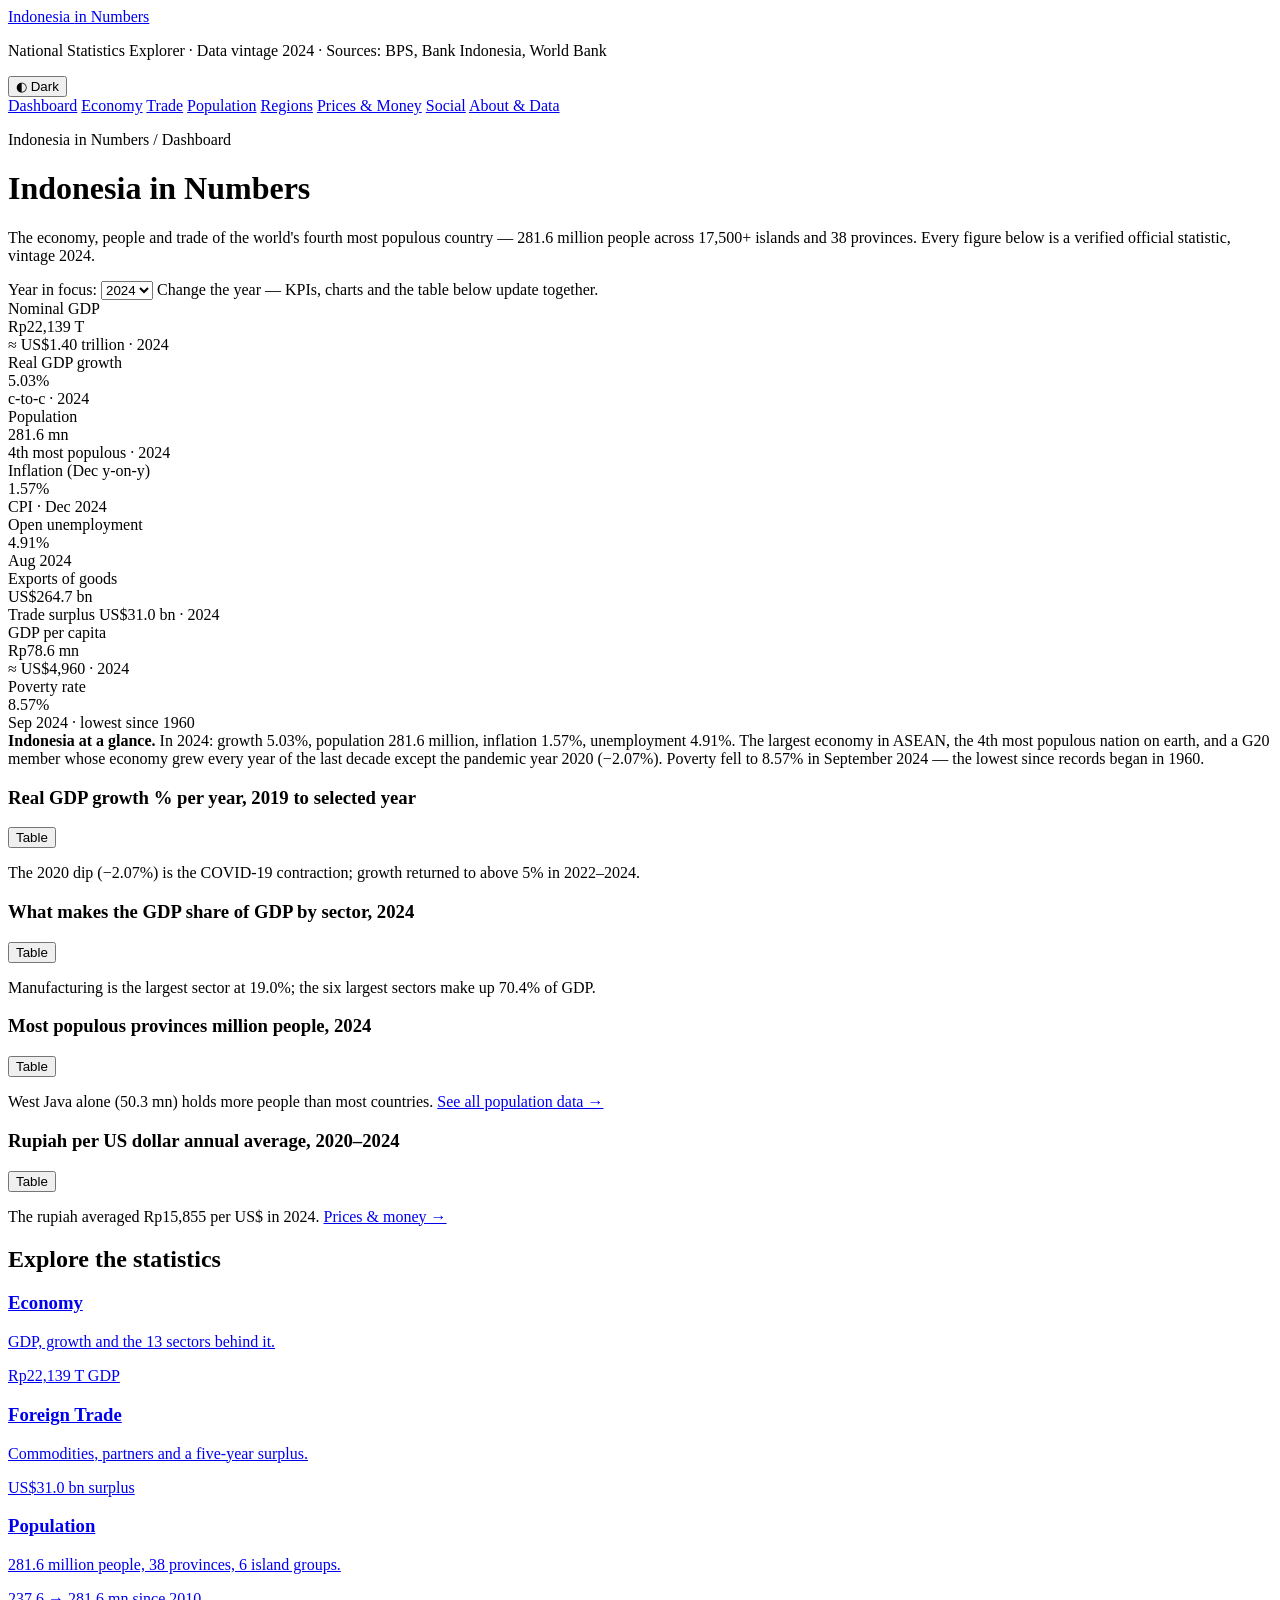
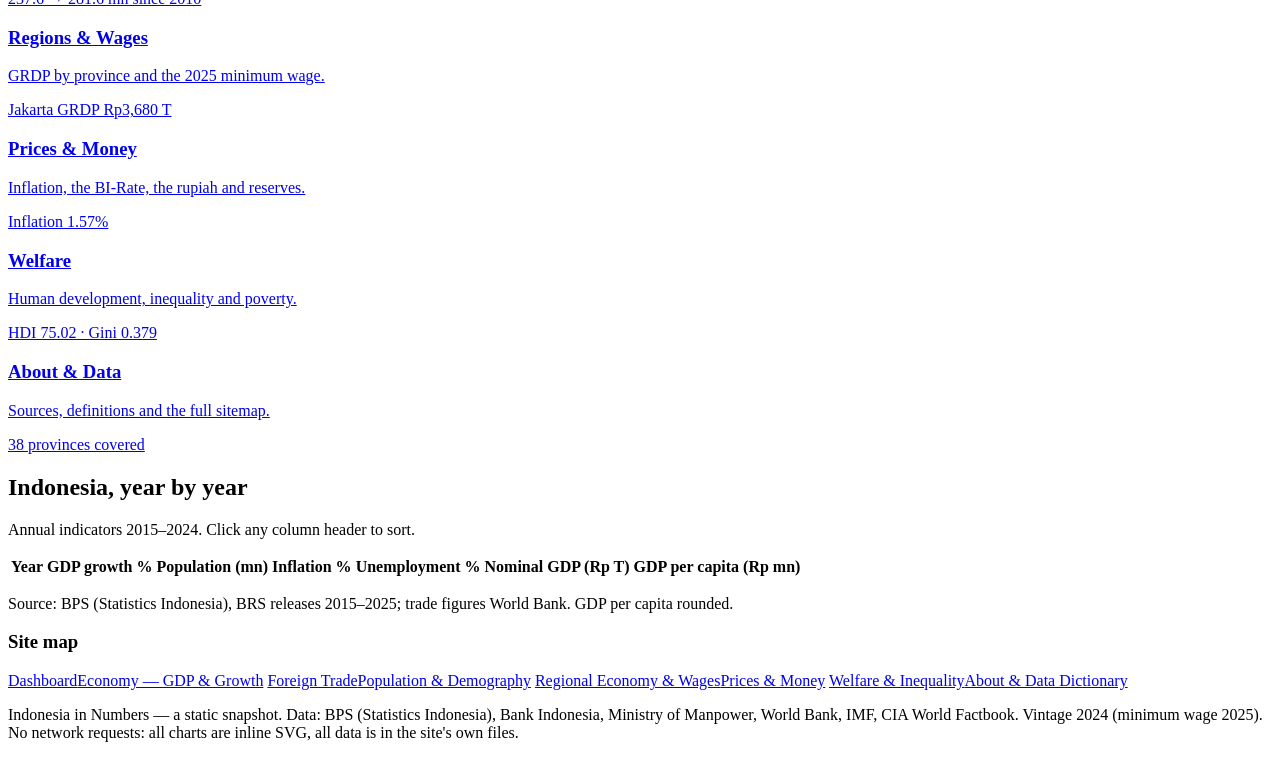
==== app/index.html @ 3da6bb48 "Add app/index.html" ====
<!DOCTYPE html>
<html lang="en" data-theme="light">
<head>
<meta charset="utf-8">
<meta name="viewport" content="width=device-width, initial-scale=1">
<title>Indonesia in Numbers — National Statistics Explorer</title>
<meta name="description" content="Indonesia's national statistics, vintage 2024: GDP, population, trade, prices, welfare and regions — verified BPS, Bank Indonesia and World Bank figures.">
<link rel="stylesheet" href="css/style.css">
</head>
<body data-page="index">
<header class="masthead">
  <div class="wrap">
    <a class="brand" href="index.html">Indonesia <span>in Numbers</span></a>
    <p class="tagline">National Statistics Explorer · Data vintage 2024 · Sources: BPS, Bank Indonesia, World Bank</p>
    <button class="theme-btn" id="theme-toggle" type="button">◐ Dark</button>
  </div>
  <nav class="site-nav" aria-label="Sections">
    <div class="wrap">
      <a href="index.html" data-nav="index">Dashboard</a>
      <a href="economy.html" data-nav="economy">Economy</a>
      <a href="trade.html" data-nav="trade">Trade</a>
      <a href="population.html" data-nav="population">Population</a>
      <a href="regions.html" data-nav="regions">Regions</a>
      <a href="prices-money.html" data-nav="prices-money">Prices &amp; Money</a>
      <a href="social.html" data-nav="social">Social</a>
      <a href="about.html" data-nav="about">About &amp; Data</a>
    </div>
  </nav>
</header>
<main class="wrap">
  <p class="crumbs">Indonesia in Numbers / Dashboard</p>
  <h1>Indonesia in Numbers</h1>
  <p class="lede">The economy, people and trade of the world's fourth most populous country — 281.6 million people across 17,500+ islands and 38 provinces. Every figure below is a verified official statistic, vintage 2024.</p>

  <div class="toolbar">
    <label for="year-select">Year in focus:</label>
    <select class="year-select" id="year-select">
      <option value="2019">2019</option>
      <option value="2020">2020</option>
      <option value="2021">2021</option>
      <option value="2022">2022</option>
      <option value="2023">2023</option>
      <option value="2024" selected>2024</option>
    </select>
    <span class="count">Change the year — KPIs, charts and the table below update together.</span>
  </div>

  <section class="kpi-strip" aria-label="Key indicators">
    <div class="kpi"><div class="kpi-label">Nominal GDP</div><div class="kpi-value">Rp22,139 T</div><div class="kpi-sub">≈ US$1.40 trillion · 2024</div></div>
    <div class="kpi" data-year-kpi="growth"><div class="kpi-label">Real GDP growth</div><div class="kpi-value">5.03%</div><div class="kpi-sub">c-to-c · 2024</div></div>
    <div class="kpi" data-year-kpi="pop"><div class="kpi-label">Population</div><div class="kpi-value">281.6 mn</div><div class="kpi-sub">4th most populous · 2024</div></div>
    <div class="kpi" data-year-kpi="infl"><div class="kpi-label">Inflation (Dec y-on-y)</div><div class="kpi-value">1.57%</div><div class="kpi-sub">CPI · Dec 2024</div></div>
    <div class="kpi" data-year-kpi="unemp"><div class="kpi-label">Open unemployment</div><div class="kpi-value">4.91%</div><div class="kpi-sub">Aug 2024</div></div>
    <div class="kpi"><div class="kpi-label">Exports of goods</div><div class="kpi-value">US$264.7 bn</div><div class="kpi-sub">Trade surplus US$31.0 bn · 2024</div></div>
    <div class="kpi hl" data-year-kpi="gdpPc"><div class="kpi-label">GDP per capita</div><div class="kpi-value">Rp78.6 mn</div><div class="kpi-sub">≈ US$4,960 · 2024</div></div>
    <div class="kpi hl"><div class="kpi-label">Poverty rate</div><div class="kpi-value">8.57%</div><div class="kpi-sub">Sep 2024 · lowest since 1960</div></div>
  </section>

  <div class="fact-band"><strong>Indonesia at a glance.</strong> <span id="focus-year">In 2024: growth 5.03%, population 281.6 million, inflation 1.57%, unemployment 4.91%.</span> The largest economy in ASEAN, the 4th most populous nation on earth, and a G20 member whose economy grew every year of the last decade except the pandemic year 2020 (−2.07%). Poverty fell to 8.57% in September 2024 — the lowest since records began in 1960.</div>

  <div class="grid-2">
    <section class="chart-card">
      <div class="chart-head"><h3>Real GDP growth <span class="unit">% per year, 2019 to selected year</span></h3><button class="toggle-btn" type="button" data-toggle-table>Table</button></div>
      <div class="chart-holder" id="ch-growth"></div>
      <p class="chart-note">The 2020 dip (−2.07%) is the COVID-19 contraction; growth returned to above 5% in 2022–2024.</p>
    </section>
    <section class="chart-card">
      <div class="chart-head"><h3>What makes the GDP <span class="unit">share of GDP by sector, 2024</span></h3><button class="toggle-btn" type="button" data-toggle-table>Table</button></div>
      <div class="chart-holder" id="ch-sectors"></div>
      <p class="chart-note">Manufacturing is the largest sector at 19.0%; the six largest sectors make up 70.4% of GDP.</p>
    </section>
  </div>

  <div class="grid-2">
    <section class="chart-card">
      <div class="chart-head"><h3>Most populous provinces <span class="unit">million people, 2024</span></h3><button class="toggle-btn" type="button" data-toggle-table>Table</button></div>
      <div class="chart-holder" id="ch-provinces"></div>
      <p class="chart-note">West Java alone (50.3 mn) holds more people than most countries. <a href="population.html">See all population data →</a></p>
    </section>
    <section class="chart-card">
      <div class="chart-head"><h3>Rupiah per US dollar <span class="unit">annual average, 2020–2024</span></h3><button class="toggle-btn" type="button" data-toggle-table>Table</button></div>
      <div class="chart-holder" id="ch-fx"></div>
      <p class="chart-note">The rupiah averaged Rp15,855 per US$ in 2024. <a href="prices-money.html">Prices &amp; money →</a></p>
    </section>
  </div>

  <h2>Explore the statistics</h2>
  <div class="explore-grid">
    <a class="explore-card" href="economy.html"><h3>Economy</h3><p>GDP, growth and the 13 sectors behind it.</p><span class="stat">Rp22,139 T GDP</span></a>
    <a class="explore-card" href="trade.html"><h3>Foreign Trade</h3><p>Commodities, partners and a five-year surplus.</p><span class="stat">US$31.0 bn surplus</span></a>
    <a class="explore-card" href="population.html"><h3>Population</h3><p>281.6 million people, 38 provinces, 6 island groups.</p><span class="stat">237.6 → 281.6 mn since 2010</span></a>
    <a class="explore-card" href="regions.html"><h3>Regions &amp; Wages</h3><p>GRDP by province and the 2025 minimum wage.</p><span class="stat">Jakarta GRDP Rp3,680 T</span></a>
    <a class="explore-card" href="prices-money.html"><h3>Prices &amp; Money</h3><p>Inflation, the BI-Rate, the rupiah and reserves.</p><span class="stat">Inflation 1.57%</span></a>
    <a class="explore-card" href="social.html"><h3>Welfare</h3><p>Human development, inequality and poverty.</p><span class="stat">HDI 75.02 · Gini 0.379</span></a>
    <a class="explore-card" href="about.html"><h3>About &amp; Data</h3><p>Sources, definitions and the full sitemap.</p><span class="stat">38 provinces covered</span></a>
  </div>

  <h2>Indonesia, year by year</h2>
  <p>Annual indicators 2015–2024. Click any column header to sort.</p>
  <div class="table-wrap">
    <table class="data-table" id="year-table" data-sortable>
      <thead><tr><th data-sort>Year</th><th data-sort data-num>GDP growth %</th><th data-sort data-num>Population (mn)</th><th data-sort data-num>Inflation %</th><th data-sort data-num>Unemployment %</th><th data-sort data-num>Nominal GDP (Rp T)</th><th data-sort data-num>GDP per capita (Rp mn)</th></tr></thead>
      <tbody id="year-tbody"></tbody>
    </table>
  </div>
  <p class="src">Source: BPS (Statistics Indonesia), BRS releases 2015–2025; trade figures World Bank. GDP per capita rounded.</p>
</main>
<footer class="site-footer">
  <div class="wrap">
    <h3>Site map</h3>
    <nav class="sitemap" aria-label="Site map">
      <a href="index.html">Dashboard</a><a href="economy.html">Economy — GDP &amp; Growth</a>
      <a href="trade.html">Foreign Trade</a><a href="population.html">Population &amp; Demography</a>
      <a href="regions.html">Regional Economy &amp; Wages</a><a href="prices-money.html">Prices &amp; Money</a>
      <a href="social.html">Welfare &amp; Inequality</a><a href="about.html">About &amp; Data Dictionary</a>
    </nav>
    <p class="fineprint">Indonesia in Numbers — a static snapshot. Data: BPS (Statistics Indonesia), Bank Indonesia, Ministry of Manpower, World Bank, IMF, CIA World Factbook. Vintage 2024 (minimum wage 2025). No network requests: all charts are inline SVG, all data is in the site's own files.</p>
  </div>
</footer>
<script src="js/data.js"></script>
<script src="js/charts.js"></script>
<script>
/* Dashboard page script: mounts the four charts, re-renders the growth
   chart for the selected year, and fills the year-by-year table. */
(function () {
  var D = window.DATA;
  var tbody = document.getElementById("year-tbody");
  tbody.innerHTML = D.years.map(function (y) {
    var r = D.byYear[y];
    return "<tr><td>" + y + "</td><td data-value=\"" + r.growth + "\">" + r.growth.toFixed(2) + "%</td><td data-value=\"" + r.pop + "\">" + r.pop.toFixed(1) + "</td><td data-value=\"" + r.infl + "\">" + r.infl.toFixed(2) + "%</td><td data-value=\"" + r.unemp + "\">" + r.unemp.toFixed(2) + "%</td><td data-value=\"" + r.gdpNom + "\">" + r.gdpNom.toLocaleString("en-US") + "</td><td data-value=\"" + r.gdpPc + "\">" + r.gdpPc.toFixed(1) + "</td></tr>";
  }).join("");

  window.renderYear = function (y) {
    var yrs = D.years.filter(function (yy) { return yy >= 2019 && yy <= y; });
    window.Charts.render(document.getElementById("ch-growth"), {
      type: "area", title: "Real GDP growth 2019–" + y, valueFmt: "pct1", endLabel: true,
      labels: yrs.map(String),
      series: [{ name: "Real GDP growth", color: "#0e6b6b", values: yrs.map(function (yy) { return D.byYear[yy].growth; }) }],
      source: "BPS, 2015–2024"
    });
    var f = document.getElementById("focus-year");
    var r = D.byYear[y];
    if (f && r) f.textContent = "In " + y + ": growth " + r.growth.toFixed(2) + "%, population " + r.pop.toFixed(1) + " million, inflation " + r.infl.toFixed(2) + "%, unemployment " + r.unemp.toFixed(2) + "%.";
  };

  var top6 = D.sectors.slice(0, 6);
  var rest = 100 - top6.reduce(function (a, s) { return a + s.share; }, 0);
  var donutData = top6.map(function (s) { return { name: s.name, value: s.share }; });
  donutData.push({ name: "Other (7 sectors)", value: +rest.toFixed(1) });
  window.Charts.render(document.getElementById("ch-sectors"), {
    type: "donut", title: "GDP by sector 2024", valueFmt: "pct1", center: "13", centerSub: "sectors",
    data: donutData, source: "BPS, 2024"
  });
  window.Charts.render(document.getElementById("ch-provinces"), {
    type: "hbar", title: "Most populous provinces 2024", valueFmt: "num1",
    data: D.provincesPop.map(function (p) { return { name: p.name, value: p.pop }; }),
    source: "BPS, 2024"
  });
  window.Charts.render(document.getElementById("ch-fx"), {
    type: "line", title: "Rupiah per US dollar", valueFmt: "int", endLabel: true,
    labels: D.fxAnnual.map(function (d) { return String(d.year); }),
    series: [{ name: "Rp per US$", color: "#1f4e79", values: D.fxAnnual.map(function (d) { return d.value; }) }],
    refLine: 16000, refLabel: "Rp16,000 reference", source: "CIA World Factbook (annual average); Bank Indonesia"
  });
})();
</script>
<script src="js/app.js"></script>
</body>
</html>
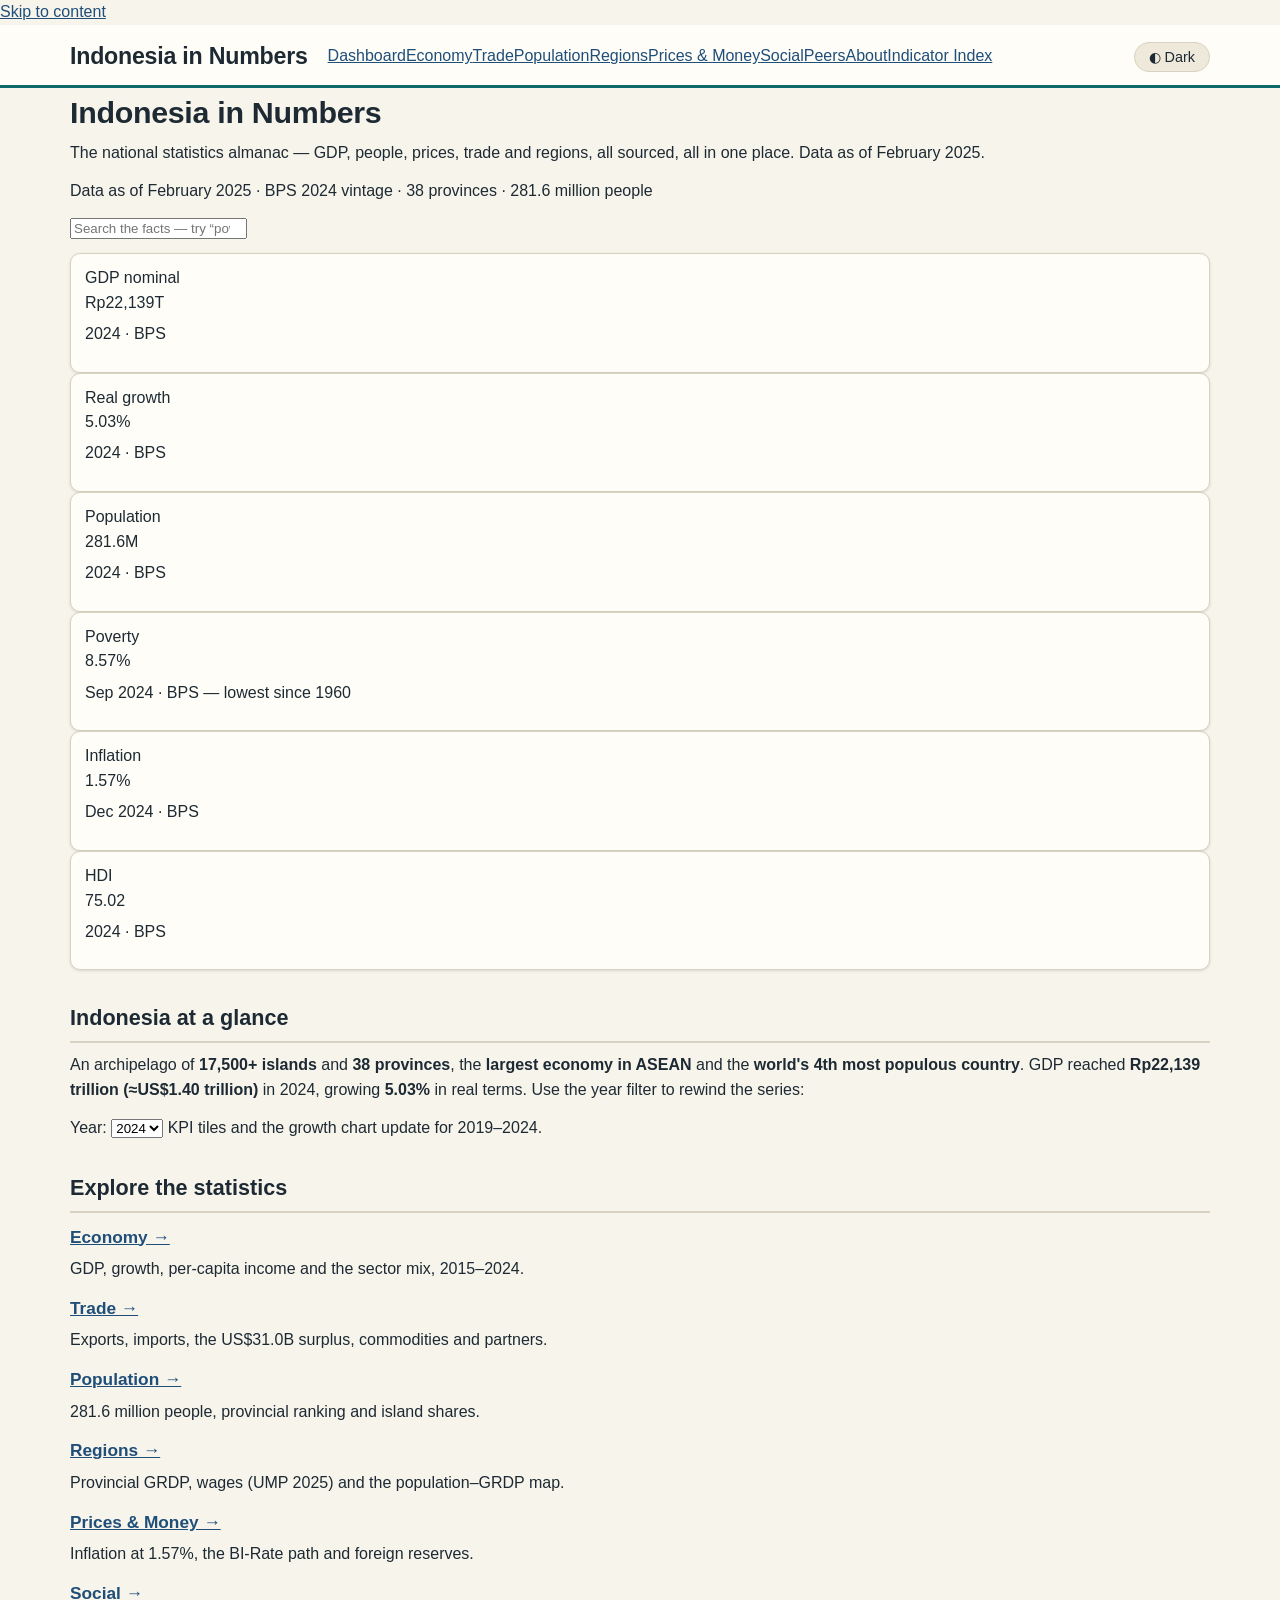
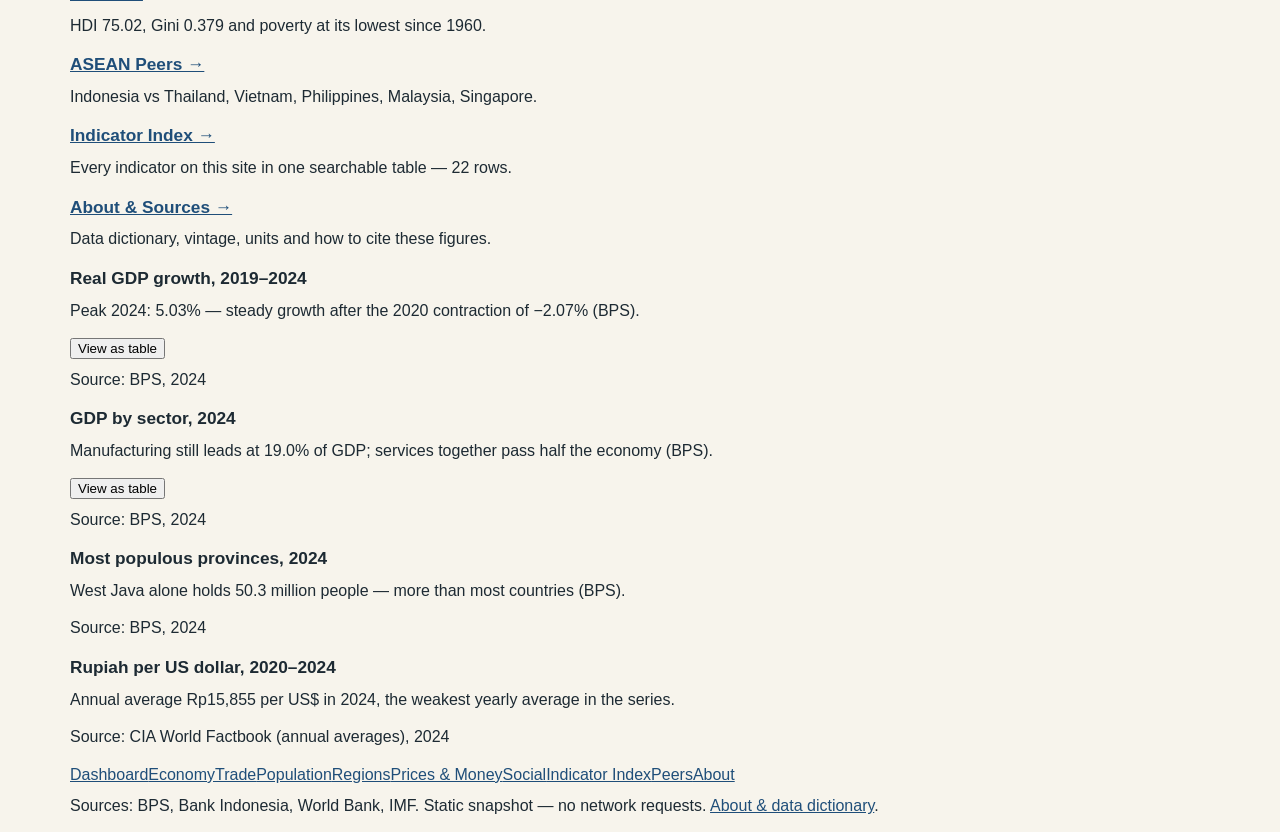
==== commit 77c077f6: "Stats site v2: app/index.html" ====
--- a/app/index.html
+++ b/app/index.html
@@ -1,169 +1,77 @@
 <!DOCTYPE html>
-<html lang="en" data-theme="light">
+<html lang="en">
 <head>
 <meta charset="utf-8">
 <meta name="viewport" content="width=device-width, initial-scale=1">
-<title>Indonesia in Numbers — National Statistics Explorer</title>
-<meta name="description" content="Indonesia's national statistics, vintage 2024: GDP, population, trade, prices, welfare and regions — verified BPS, Bank Indonesia and World Bank figures.">
+<title>Indonesia in Numbers — National Statistics Dashboard</title>
+<meta name="description" content="Indonesia's key statistics, 2024 vintage: GDP, population, poverty, trade, prices and regions. Sources: BPS, Bank Indonesia, World Bank, IMF.">
+<link rel="icon" href="favicon.svg" type="image/svg+xml">
 <link rel="stylesheet" href="css/style.css">
 </head>
 <body data-page="index">
-<header class="masthead">
-  <div class="wrap">
-    <a class="brand" href="index.html">Indonesia <span>in Numbers</span></a>
-    <p class="tagline">National Statistics Explorer · Data vintage 2024 · Sources: BPS, Bank Indonesia, World Bank</p>
-    <button class="theme-btn" id="theme-toggle" type="button">◐ Dark</button>
-  </div>
-  <nav class="site-nav" aria-label="Sections">
-    <div class="wrap">
-      <a href="index.html" data-nav="index">Dashboard</a>
-      <a href="economy.html" data-nav="economy">Economy</a>
-      <a href="trade.html" data-nav="trade">Trade</a>
-      <a href="population.html" data-nav="population">Population</a>
-      <a href="regions.html" data-nav="regions">Regions</a>
-      <a href="prices-money.html" data-nav="prices-money">Prices &amp; Money</a>
-      <a href="social.html" data-nav="social">Social</a>
-      <a href="about.html" data-nav="about">About &amp; Data</a>
-    </div>
-  </nav>
-</header>
-<main class="wrap">
-  <p class="crumbs">Indonesia in Numbers / Dashboard</p>
-  <h1>Indonesia in Numbers</h1>
-  <p class="lede">The economy, people and trade of the world's fourth most populous country — 281.6 million people across 17,500+ islands and 38 provinces. Every figure below is a verified official statistic, vintage 2024.</p>
-
-  <div class="toolbar">
-    <label for="year-select">Year in focus:</label>
-    <select class="year-select" id="year-select">
-      <option value="2019">2019</option>
-      <option value="2020">2020</option>
-      <option value="2021">2021</option>
-      <option value="2022">2022</option>
-      <option value="2023">2023</option>
-      <option value="2024" selected>2024</option>
-    </select>
-    <span class="count">Change the year — KPIs, charts and the table below update together.</span>
-  </div>
-
-  <section class="kpi-strip" aria-label="Key indicators">
-    <div class="kpi"><div class="kpi-label">Nominal GDP</div><div class="kpi-value">Rp22,139 T</div><div class="kpi-sub">≈ US$1.40 trillion · 2024</div></div>
-    <div class="kpi" data-year-kpi="growth"><div class="kpi-label">Real GDP growth</div><div class="kpi-value">5.03%</div><div class="kpi-sub">c-to-c · 2024</div></div>
-    <div class="kpi" data-year-kpi="pop"><div class="kpi-label">Population</div><div class="kpi-value">281.6 mn</div><div class="kpi-sub">4th most populous · 2024</div></div>
-    <div class="kpi" data-year-kpi="infl"><div class="kpi-label">Inflation (Dec y-on-y)</div><div class="kpi-value">1.57%</div><div class="kpi-sub">CPI · Dec 2024</div></div>
-    <div class="kpi" data-year-kpi="unemp"><div class="kpi-label">Open unemployment</div><div class="kpi-value">4.91%</div><div class="kpi-sub">Aug 2024</div></div>
-    <div class="kpi"><div class="kpi-label">Exports of goods</div><div class="kpi-value">US$264.7 bn</div><div class="kpi-sub">Trade surplus US$31.0 bn · 2024</div></div>
-    <div class="kpi hl" data-year-kpi="gdpPc"><div class="kpi-label">GDP per capita</div><div class="kpi-value">Rp78.6 mn</div><div class="kpi-sub">≈ US$4,960 · 2024</div></div>
-    <div class="kpi hl"><div class="kpi-label">Poverty rate</div><div class="kpi-value">8.57%</div><div class="kpi-sub">Sep 2024 · lowest since 1960</div></div>
-  </section>
-
-  <div class="fact-band"><strong>Indonesia at a glance.</strong> <span id="focus-year">In 2024: growth 5.03%, population 281.6 million, inflation 1.57%, unemployment 4.91%.</span> The largest economy in ASEAN, the 4th most populous nation on earth, and a G20 member whose economy grew every year of the last decade except the pandemic year 2020 (−2.07%). Poverty fell to 8.57% in September 2024 — the lowest since records began in 1960.</div>
-
-  <div class="grid-2">
-    <section class="chart-card">
-      <div class="chart-head"><h3>Real GDP growth <span class="unit">% per year, 2019 to selected year</span></h3><button class="toggle-btn" type="button" data-toggle-table>Table</button></div>
-      <div class="chart-holder" id="ch-growth"></div>
-      <p class="chart-note">The 2020 dip (−2.07%) is the COVID-19 contraction; growth returned to above 5% in 2022–2024.</p>
-    </section>
-    <section class="chart-card">
-      <div class="chart-head"><h3>What makes the GDP <span class="unit">share of GDP by sector, 2024</span></h3><button class="toggle-btn" type="button" data-toggle-table>Table</button></div>
-      <div class="chart-holder" id="ch-sectors"></div>
-      <p class="chart-note">Manufacturing is the largest sector at 19.0%; the six largest sectors make up 70.4% of GDP.</p>
-    </section>
-  </div>
-
-  <div class="grid-2">
-    <section class="chart-card">
-      <div class="chart-head"><h3>Most populous provinces <span class="unit">million people, 2024</span></h3><button class="toggle-btn" type="button" data-toggle-table>Table</button></div>
-      <div class="chart-holder" id="ch-provinces"></div>
-      <p class="chart-note">West Java alone (50.3 mn) holds more people than most countries. <a href="population.html">See all population data →</a></p>
-    </section>
-    <section class="chart-card">
-      <div class="chart-head"><h3>Rupiah per US dollar <span class="unit">annual average, 2020–2024</span></h3><button class="toggle-btn" type="button" data-toggle-table>Table</button></div>
-      <div class="chart-holder" id="ch-fx"></div>
-      <p class="chart-note">The rupiah averaged Rp15,855 per US$ in 2024. <a href="prices-money.html">Prices &amp; money →</a></p>
-    </section>
-  </div>
-
-  <h2>Explore the statistics</h2>
-  <div class="explore-grid">
-    <a class="explore-card" href="economy.html"><h3>Economy</h3><p>GDP, growth and the 13 sectors behind it.</p><span class="stat">Rp22,139 T GDP</span></a>
-    <a class="explore-card" href="trade.html"><h3>Foreign Trade</h3><p>Commodities, partners and a five-year surplus.</p><span class="stat">US$31.0 bn surplus</span></a>
-    <a class="explore-card" href="population.html"><h3>Population</h3><p>281.6 million people, 38 provinces, 6 island groups.</p><span class="stat">237.6 → 281.6 mn since 2010</span></a>
-    <a class="explore-card" href="regions.html"><h3>Regions &amp; Wages</h3><p>GRDP by province and the 2025 minimum wage.</p><span class="stat">Jakarta GRDP Rp3,680 T</span></a>
-    <a class="explore-card" href="prices-money.html"><h3>Prices &amp; Money</h3><p>Inflation, the BI-Rate, the rupiah and reserves.</p><span class="stat">Inflation 1.57%</span></a>
-    <a class="explore-card" href="social.html"><h3>Welfare</h3><p>Human development, inequality and poverty.</p><span class="stat">HDI 75.02 · Gini 0.379</span></a>
-    <a class="explore-card" href="about.html"><h3>About &amp; Data</h3><p>Sources, definitions and the full sitemap.</p><span class="stat">38 provinces covered</span></a>
-  </div>
-
-  <h2>Indonesia, year by year</h2>
-  <p>Annual indicators 2015–2024. Click any column header to sort.</p>
-  <div class="table-wrap">
-    <table class="data-table" id="year-table" data-sortable>
-      <thead><tr><th data-sort>Year</th><th data-sort data-num>GDP growth %</th><th data-sort data-num>Population (mn)</th><th data-sort data-num>Inflation %</th><th data-sort data-num>Unemployment %</th><th data-sort data-num>Nominal GDP (Rp T)</th><th data-sort data-num>GDP per capita (Rp mn)</th></tr></thead>
-      <tbody id="year-tbody"></tbody>
-    </table>
-  </div>
-  <p class="src">Source: BPS (Statistics Indonesia), BRS releases 2015–2025; trade figures World Bank. GDP per capita rounded.</p>
-</main>
-<footer class="site-footer">
-  <div class="wrap">
-    <h3>Site map</h3>
-    <nav class="sitemap" aria-label="Site map">
-      <a href="index.html">Dashboard</a><a href="economy.html">Economy — GDP &amp; Growth</a>
-      <a href="trade.html">Foreign Trade</a><a href="population.html">Population &amp; Demography</a>
-      <a href="regions.html">Regional Economy &amp; Wages</a><a href="prices-money.html">Prices &amp; Money</a>
-      <a href="social.html">Welfare &amp; Inequality</a><a href="about.html">About &amp; Data Dictionary</a>
-    </nav>
-    <p class="fineprint">Indonesia in Numbers — a static snapshot. Data: BPS (Statistics Indonesia), Bank Indonesia, Ministry of Manpower, World Bank, IMF, CIA World Factbook. Vintage 2024 (minimum wage 2025). No network requests: all charts are inline SVG, all data is in the site's own files.</p>
-  </div>
-</footer>
+<a class="skip" href="#main">Skip to content</a>
+<header class="masthead"><div class="wrap">
+<a class="brand" href="index.html"><b>Indonesia</b> in Numbers</a>
+<nav class="main" aria-label="Main">
+<a href="index.html" class="active">Dashboard</a><a href="economy.html">Economy</a><a href="trade.html">Trade</a><a href="population.html">Population</a><a href="regions.html">Regions</a><a href="prices-money.html">Prices &amp; Money</a><a href="social.html">Social</a><a href="peers.html">Peers</a><a href="about.html">About</a><a href="indicators.html" class="cta">Indicator Index</a>
+</nav>
+<button class="theme-btn" id="themeBtn" type="button">◐ Dark</button>
+</div></header>
+<main id="main"><div class="wrap">
+<div class="hero">
+<h1>Indonesia in Numbers</h1>
+<p class="sub">The national statistics almanac — GDP, people, prices, trade and regions, all sourced, all in one place. <span class="muted">Data as of February 2025.</span></p>
+<p><span class="badge">Data as of February 2025 · BPS</span> <span class="badge alt">2024 vintage · 38 provinces · 281.6 million people</span></p>
+<div class="factbar">
+<input type="search" id="factSearch" placeholder="Search the facts — try “poverty”, “exports”, “BI-Rate”…" aria-label="Search facts">
+<span class="countline" id="factCount"></span>
+</div>
+<div class="chips" id="factStrip" aria-label="Key facts"></div>
+<div class="kpis" style="margin-top:12px">
+<div class="kpi"><div class="lab">GDP nominal</div><div class="val num" data-year-kpi="gdp">Rp22,139T</div><p class="src">2024 · BPS</p></div>
+<div class="kpi"><div class="lab">Real growth</div><div class="val num" data-year-kpi="growth">5.03%</div><p class="src">2024 · BPS</p></div>
+<div class="kpi"><div class="lab">Population</div><div class="val num" data-year-kpi="pop">281.6M</div><p class="src">2024 · BPS</p></div>
+<div class="kpi"><div class="lab">Poverty</div><div class="val num">8.57%</div><p class="src">Sep 2024 · BPS — lowest since 1960</p></div>
+<div class="kpi"><div class="lab">Inflation</div><div class="val num" data-year-kpi="infl">1.57%</div><p class="src">Dec 2024 · BPS</p></div>
+<div class="kpi"><div class="lab">HDI</div><div class="val num">75.02</div><p class="src">2024 · BPS</p></div>
+</div>
+</div>
+<section class="glance">
+<h2>Indonesia at a glance</h2>
+<p>An archipelago of <b>17,500+ islands</b> and <b>38 provinces</b>, the <b>largest economy in ASEAN</b> and the <b>world's 4th most populous country</b>. GDP reached <b>Rp22,139 trillion (≈US$1.40 trillion)</b> in 2024, growing <b>5.03%</b> in real terms. Use the year filter to rewind the series:</p>
+<p><label class="flt" for="yearSel">Year: </label><select id="yearSel"><option>2019</option><option>2020</option><option>2021</option><option>2022</option><option>2023</option><option selected>2024</option></select> <span class="muted small">KPI tiles and the growth chart update for 2019–2024.</span></p>
+</section>
+<section>
+<h2>Explore the statistics</h2>
+<div class="explore">
+<div class="excard"><h3><a href="economy.html">Economy →</a></h3><p>GDP, growth, per-capita income and the sector mix, 2015–2024.</p></div>
+<div class="excard"><h3><a href="trade.html">Trade →</a></h3><p>Exports, imports, the US$31.0B surplus, commodities and partners.</p></div>
+<div class="excard"><h3><a href="population.html">Population →</a></h3><p>281.6 million people, provincial ranking and island shares.</p></div>
+<div class="excard"><h3><a href="regions.html">Regions →</a></h3><p>Provincial GRDP, wages (UMP 2025) and the population–GRDP map.</p></div>
+<div class="excard"><h3><a href="prices-money.html">Prices &amp; Money →</a></h3><p>Inflation at 1.57%, the BI-Rate path and foreign reserves.</p></div>
+<div class="excard"><h3><a href="social.html">Social →</a></h3><p>HDI 75.02, Gini 0.379 and poverty at its lowest since 1960.</p></div>
+<div class="excard"><h3><a href="peers.html">ASEAN Peers →</a></h3><p>Indonesia vs Thailand, Vietnam, Philippines, Malaysia, Singapore.</p></div>
+<div class="excard"><h3><a href="indicators.html">Indicator Index →</a></h3><p>Every indicator on this site in one searchable table — 22 rows.</p></div>
+<div class="excard"><h3><a href="about.html">About &amp; Sources →</a></h3><p>Data dictionary, vintage, units and how to cite these figures.</p></div>
+</div>
+</section>
+<section class="charts">
+<div class="grid2">
+<div class="chartbox" id="boxGrowth"><h3>Real GDP growth, 2019–2024</h3><p class="anno">Peak 2024: 5.03% — steady growth after the 2020 contraction of −2.07% (BPS).</p><div id="growthChart"></div><div class="ctools"><button type="button" data-chart-toggle="boxGrowth">View as table</button></div><div class="chart-table" style="display:none"><table class="sortable"><thead><tr><th>Year</th><th class="num">Growth %</th></tr></thead><tbody><tr><td>2019</td><td class="num">5.02</td></tr><tr><td>2020</td><td class="num">−2.07</td></tr><tr><td>2021</td><td class="num">3.69</td></tr><tr><td>2022</td><td class="num">5.31</td></tr><tr><td>2023</td><td class="num">5.05</td></tr><tr><td>2024</td><td class="num">5.03</td></tr></tbody></table></div><p class="src">Source: BPS, 2024</p></div>
+<div class="chartbox" id="boxSector"><h3>GDP by sector, 2024</h3><p class="anno">Manufacturing still leads at 19.0% of GDP; services together pass half the economy (BPS).</p><div id="sectorChart"></div><div class="ctools"><button type="button" data-chart-toggle="boxSector">View as table</button></div><div class="chart-table" style="display:none"><table class="sortable"><thead><tr><th>Sector</th><th class="num">Share %</th></tr></thead><tbody><tr><td>Manufacturing</td><td class="num">19.0</td></tr><tr><td>Trade</td><td class="num">12.8</td></tr><tr><td>Agriculture</td><td class="num">12.6</td></tr><tr><td>Mining</td><td class="num">10.6</td></tr><tr><td>Construction</td><td class="num">9.8</td></tr><tr><td>Transport</td><td class="num">5.6</td></tr><tr><td>Other</td><td class="num">29.6</td></tr></tbody></table></div><p class="src">Source: BPS, 2024</p></div>
+</div>
+<div class="grid2">
+<div class="chartbox" id="boxProv"><h3>Most populous provinces, 2024</h3><p class="anno">West Java alone holds 50.3 million people — more than most countries (BPS).</p><div id="provChart"></div><p class="src">Source: BPS, 2024</p></div>
+<div class="chartbox" id="boxFx"><h3>Rupiah per US dollar, 2020–2024</h3><p class="anno">Annual average Rp15,855 per US$ in 2024, the weakest yearly average in the series.</p><div id="fxChart"></div><p class="src">Source: CIA World Factbook (annual averages), 2024</p></div>
+</div>
+</section>
+</div></main>
+<footer class="site"><div class="wrap">
+<nav aria-label="Site map"><a href="index.html">Dashboard</a><a href="economy.html">Economy</a><a href="trade.html">Trade</a><a href="population.html">Population</a><a href="regions.html">Regions</a><a href="prices-money.html">Prices &amp; Money</a><a href="social.html">Social</a><a href="indicators.html">Indicator Index</a><a href="peers.html">Peers</a><a href="about.html">About</a></nav>
+<p class="small muted">Sources: BPS, Bank Indonesia, World Bank, IMF. Static snapshot — no network requests. <a href="about.html">About &amp; data dictionary</a>.</p>
+</div></footer>
 <script src="js/data.js"></script>
 <script src="js/charts.js"></script>
-<script>
-/* Dashboard page script: mounts the four charts, re-renders the growth
-   chart for the selected year, and fills the year-by-year table. */
-(function () {
-  var D = window.DATA;
-  var tbody = document.getElementById("year-tbody");
-  tbody.innerHTML = D.years.map(function (y) {
-    var r = D.byYear[y];
-    return "<tr><td>" + y + "</td><td data-value=\"" + r.growth + "\">" + r.growth.toFixed(2) + "%</td><td data-value=\"" + r.pop + "\">" + r.pop.toFixed(1) + "</td><td data-value=\"" + r.infl + "\">" + r.infl.toFixed(2) + "%</td><td data-value=\"" + r.unemp + "\">" + r.unemp.toFixed(2) + "%</td><td data-value=\"" + r.gdpNom + "\">" + r.gdpNom.toLocaleString("en-US") + "</td><td data-value=\"" + r.gdpPc + "\">" + r.gdpPc.toFixed(1) + "</td></tr>";
-  }).join("");
-
-  window.renderYear = function (y) {
-    var yrs = D.years.filter(function (yy) { return yy >= 2019 && yy <= y; });
-    window.Charts.render(document.getElementById("ch-growth"), {
-      type: "area", title: "Real GDP growth 2019–" + y, valueFmt: "pct1", endLabel: true,
-      labels: yrs.map(String),
-      series: [{ name: "Real GDP growth", color: "#0e6b6b", values: yrs.map(function (yy) { return D.byYear[yy].growth; }) }],
-      source: "BPS, 2015–2024"
-    });
-    var f = document.getElementById("focus-year");
-    var r = D.byYear[y];
-    if (f && r) f.textContent = "In " + y + ": growth " + r.growth.toFixed(2) + "%, population " + r.pop.toFixed(1) + " million, inflation " + r.infl.toFixed(2) + "%, unemployment " + r.unemp.toFixed(2) + "%.";
-  };
-
-  var top6 = D.sectors.slice(0, 6);
-  var rest = 100 - top6.reduce(function (a, s) { return a + s.share; }, 0);
-  var donutData = top6.map(function (s) { return { name: s.name, value: s.share }; });
-  donutData.push({ name: "Other (7 sectors)", value: +rest.toFixed(1) });
-  window.Charts.render(document.getElementById("ch-sectors"), {
-    type: "donut", title: "GDP by sector 2024", valueFmt: "pct1", center: "13", centerSub: "sectors",
-    data: donutData, source: "BPS, 2024"
-  });
-  window.Charts.render(document.getElementById("ch-provinces"), {
-    type: "hbar", title: "Most populous provinces 2024", valueFmt: "num1",
-    data: D.provincesPop.map(function (p) { return { name: p.name, value: p.pop }; }),
-    source: "BPS, 2024"
-  });
-  window.Charts.render(document.getElementById("ch-fx"), {
-    type: "line", title: "Rupiah per US dollar", valueFmt: "int", endLabel: true,
-    labels: D.fxAnnual.map(function (d) { return String(d.year); }),
-    series: [{ name: "Rp per US$", color: "#1f4e79", values: D.fxAnnual.map(function (d) { return d.value; }) }],
-    refLine: 16000, refLabel: "Rp16,000 reference", source: "CIA World Factbook (annual average); Bank Indonesia"
-  });
-})();
-</script>
 <script src="js/app.js"></script>
 </body>
 </html>
--- a/app/css/style.css
+++ b/app/css/style.css
@@ -0,0 +1,201 @@
+/* Indonesia in Numbers — one stylesheet. CSS variables carry the theme;
+   system font stack only, no webfonts, no external resources. */
+:root {
+  --bg: #f7f4ec;
+  --surface: #fffdf7;
+  --surface-2: #efe9db;
+  --ink: #1d2a33;
+  --muted: #5c6156;
+  --line: #d8d2c2;
+  --accent: #0e6b6b;
+  --accent-2: #1f4e79;
+  --accent-soft: #e2efea;
+  --danger: #b3392e;
+  --gold: #c77d0a;
+  --shadow: 0 1px 3px rgba(29, 42, 51, 0.14);
+  --radius: 10px;
+}
+html[data-theme="dark"] {
+  --bg: #141a1c;
+  --surface: #1d2527;
+  --surface-2: #263032;
+  --ink: #e8e4d8;
+  --muted: #a9b0a6;
+  --line: #3a4547;
+  --accent: #5fb8a6;
+  --accent-2: #7fa8d0;
+  --accent-soft: #22393a;
+  --danger: #e08a80;
+  --gold: #e0a83f;
+  --shadow: 0 1px 3px rgba(0, 0, 0, 0.4);
+}
+* { box-sizing: border-box; }
+html { -webkit-text-size-adjust: 100%; }
+body {
+  margin: 0;
+  background: var(--bg);
+  color: var(--ink);
+  font-family: -apple-system, BlinkMacSystemFont, "Segoe UI", Roboto,
+    "Helvetica Neue", Arial, sans-serif;
+  font-size: 16px;
+  line-height: 1.55;
+}
+a { color: var(--accent-2); }
+a:hover { text-decoration-thickness: 2px; }
+h1 { font-size: 1.9rem; line-height: 1.2; margin: 0.2em 0 0.35em; letter-spacing: -0.01em; }
+h2 { font-size: 1.35rem; margin: 1.4em 0 0.5em; border-bottom: 2px solid var(--line); padding-bottom: 0.3em; }
+h3 { font-size: 1.08rem; margin: 0 0 0.4em; }
+p { margin: 0.4em 0 0.8em; }
+.lede { font-size: 1.08rem; color: var(--muted); max-width: 70ch; }
+.wrap { max-width: 1180px; margin: 0 auto; padding: 0 20px; }
+
+/* Masthead + nav */
+.masthead { background: var(--surface); border-bottom: 3px solid var(--accent); }
+.masthead .wrap { display: flex; flex-wrap: wrap; align-items: center; gap: 8px 20px; padding-top: 14px; padding-bottom: 10px; }
+.brand { font-size: 1.45rem; font-weight: 800; color: var(--ink); text-decoration: none; letter-spacing: -0.01em; }
+.brand span { color: var(--accent); }
+.tagline { font-size: 0.85rem; color: var(--muted); margin: 0; }
+.theme-btn {
+  margin-left: auto; background: var(--surface-2); color: var(--ink);
+  border: 1px solid var(--line); border-radius: 999px; padding: 6px 14px;
+  font-size: 0.9rem; cursor: pointer;
+}
+.site-nav { background: var(--accent); }
+.site-nav .wrap { display: flex; flex-wrap: wrap; gap: 2px; padding-top: 0; padding-bottom: 0; }
+.site-nav a {
+  color: #eaf4f1; text-decoration: none; font-size: 0.92rem; font-weight: 600;
+  padding: 10px 12px; border-bottom: 3px solid transparent;
+}
+.site-nav a:hover { background: rgba(255, 255, 255, 0.12); }
+.site-nav a.active { border-bottom-color: #ffd166; background: rgba(255, 255, 255, 0.1); }
+.crumbs { font-size: 0.85rem; color: var(--muted); margin: 14px 0 0; }
+.crumbs a { color: var(--muted); }
+
+/* KPI strip */
+.kpi-strip {
+  display: grid; grid-template-columns: repeat(4, 1fr); gap: 12px; margin: 18px 0 6px;
+}
+.kpi {
+  background: var(--surface); border: 1px solid var(--line); border-radius: var(--radius);
+  padding: 12px 14px; box-shadow: var(--shadow);
+}
+.kpi-label { font-size: 0.78rem; text-transform: uppercase; letter-spacing: 0.05em; color: var(--muted); }
+.kpi-value { font-size: 1.55rem; font-weight: 800; color: var(--accent-2); line-height: 1.15; margin: 2px 0; }
+.kpi-sub { font-size: 0.82rem; color: var(--muted); }
+.kpi.hl .kpi-value { color: var(--danger); }
+
+/* Toolbar (year filter, search) */
+.toolbar {
+  display: flex; flex-wrap: wrap; gap: 10px 18px; align-items: center;
+  background: var(--surface); border: 1px solid var(--line); border-radius: var(--radius);
+  padding: 10px 14px; margin: 16px 0;
+}
+.toolbar label { font-weight: 600; font-size: 0.92rem; }
+.toolbar select, .toolbar input[type="search"], .toolbar input[type="text"] {
+  font: inherit; font-size: 0.95rem; padding: 6px 9px; border: 1px solid var(--line);
+  border-radius: 6px; background: var(--bg); color: var(--ink);
+}
+.toolbar .count { font-size: 0.88rem; color: var(--muted); margin-left: auto; }
+
+/* Chart cards + grids */
+.grid-2 { display: grid; grid-template-columns: 1fr 1fr; gap: 16px; }
+.grid-2.wide-narrow { grid-template-columns: 1.6fr 1fr; }
+.chart-card {
+  background: var(--surface); border: 1px solid var(--line); border-radius: var(--radius);
+  padding: 14px 16px; margin: 0 0 16px; box-shadow: var(--shadow);
+}
+.chart-card h3 { display: flex; align-items: baseline; gap: 8px; flex-wrap: wrap; }
+.chart-card .unit { font-size: 0.8rem; color: var(--muted); font-weight: 400; }
+.chart-card svg { width: 100%; height: auto; display: block; }
+.chart-card .src { font-size: 0.78rem; color: var(--muted); margin: 4px 0 0; }
+.chart-head { display: flex; justify-content: space-between; align-items: flex-start; gap: 10px; }
+.toggle-btn {
+  flex: none; background: var(--surface-2); color: var(--ink); border: 1px solid var(--line);
+  border-radius: 6px; padding: 4px 10px; font-size: 0.85rem; cursor: pointer;
+}
+.toggle-btn:hover { border-color: var(--accent); }
+.chart-note { font-size: 0.86rem; color: var(--muted); margin-top: 2px; }
+
+/* Tabs */
+.tabs { display: flex; gap: 4px; border-bottom: 2px solid var(--line); margin: 0 0 14px; flex-wrap: wrap; }
+.tabs button {
+  background: none; border: none; border-bottom: 3px solid transparent;
+  font: inherit; font-size: 0.95rem; font-weight: 600; color: var(--muted);
+  padding: 8px 14px; cursor: pointer; margin-bottom: -2px;
+}
+.tabs button.active { color: var(--accent); border-bottom-color: var(--accent); }
+.tabs button:hover { color: var(--ink); }
+
+/* Tables */
+.table-wrap { overflow-x: auto; }
+table.data-table { width: 100%; border-collapse: collapse; font-size: 0.93rem; }
+.data-table th, .data-table td { padding: 7px 10px; border-bottom: 1px solid var(--line); text-align: left; }
+.data-table th { background: var(--surface-2); font-size: 0.85rem; text-transform: uppercase; letter-spacing: 0.03em; }
+.data-table th.sorted::after { content: " ▲"; font-size: 0.7em; }
+.data-table th.sorted[data-dir="desc"]::after { content: " ▼"; }
+.data-table tbody tr:hover { background: var(--accent-soft); }
+.data-table td.num, .data-table th.num { text-align: right; font-variant-numeric: tabular-nums; }
+td.hit { background: #fff3bf; }
+html[data-theme="dark"] td.hit { background: #4a3f10; }
+
+/* Explore cards, facts, footer */
+.explore-grid { display: grid; grid-template-columns: repeat(4, 1fr); gap: 12px; }
+.explore-card {
+  display: block; background: var(--surface); border: 1px solid var(--line);
+  border-radius: var(--radius); padding: 14px; text-decoration: none; color: var(--ink);
+  box-shadow: var(--shadow);
+}
+.explore-card:hover { border-color: var(--accent); }
+.explore-card h3 { color: var(--accent-2); margin-bottom: 2px; }
+.explore-card p { font-size: 0.88rem; color: var(--muted); margin: 0; }
+.explore-card .stat { display: block; font-size: 1.15rem; font-weight: 800; color: var(--accent); margin-top: 6px; }
+
+.fact-band {
+  background: var(--accent-soft); border: 1px solid var(--line);
+  border-left: 5px solid var(--accent); border-radius: 8px; padding: 12px 16px; margin: 18px 0;
+}
+.fact-band strong { color: var(--accent-2); }
+ul.tight { margin: 0.3em 0 0.9em; padding-left: 1.2em; }
+ul.tight li { margin: 0.25em 0; }
+.def-list dt { font-weight: 700; margin-top: 0.8em; }
+.def-list dd { margin: 0.2em 0 0.6em 0; color: var(--muted); }
+.prov-list { columns: 4; column-gap: 24px; font-size: 0.92rem; margin: 0.5em 0; }
+.prov-list li { break-inside: avoid; }
+
+/* Footer */
+.site-footer { background: var(--surface); border-top: 3px solid var(--accent); margin-top: 34px; padding: 22px 0 30px; }
+.site-footer h3 { font-size: 0.95rem; text-transform: uppercase; letter-spacing: 0.05em; color: var(--muted); }
+.sitemap { display: grid; grid-template-columns: repeat(4, 1fr); gap: 6px 20px; font-size: 0.92rem; margin: 0 0 14px; }
+.sitemap a { display: block; padding: 2px 0; }
+.fineprint { font-size: 0.82rem; color: var(--muted); border-top: 1px solid var(--line); padding-top: 12px; }
+
+/* Tooltip */
+#tooltip {
+  position: absolute; z-index: 50; pointer-events: none;
+  background: var(--ink); color: var(--bg); font-size: 0.85rem; font-weight: 600;
+  padding: 5px 9px; border-radius: 6px; box-shadow: var(--shadow); white-space: nowrap;
+}
+.chart-holder .pt { cursor: pointer; }
+
+/* Phone layout */
+@media (max-width: 900px) {
+  .kpi-strip { grid-template-columns: repeat(2, 1fr); }
+  .grid-2, .grid-2.wide-narrow { grid-template-columns: 1fr; }
+  .explore-grid { grid-template-columns: repeat(2, 1fr); }
+  .sitemap { grid-template-columns: repeat(2, 1fr); }
+  .prov-list { columns: 2; }
+  h1 { font-size: 1.55rem; }
+  .theme-btn { margin-left: 0; }
+}
+/* Print: keep charts readable on paper too. */
+@media print {
+  .site-nav, .theme-btn, .toolbar { display: none; }
+  body { background: #fff; }
+}
+@media (max-width: 480px) {
+  .kpi-strip { grid-template-columns: 1fr 1fr; gap: 8px; }
+  .kpi-value { font-size: 1.25rem; }
+  .explore-grid { grid-template-columns: 1fr; }
+  .site-nav a { padding: 8px 8px; font-size: 0.85rem; }
+  .toolbar .count { margin-left: 0; }
+}
